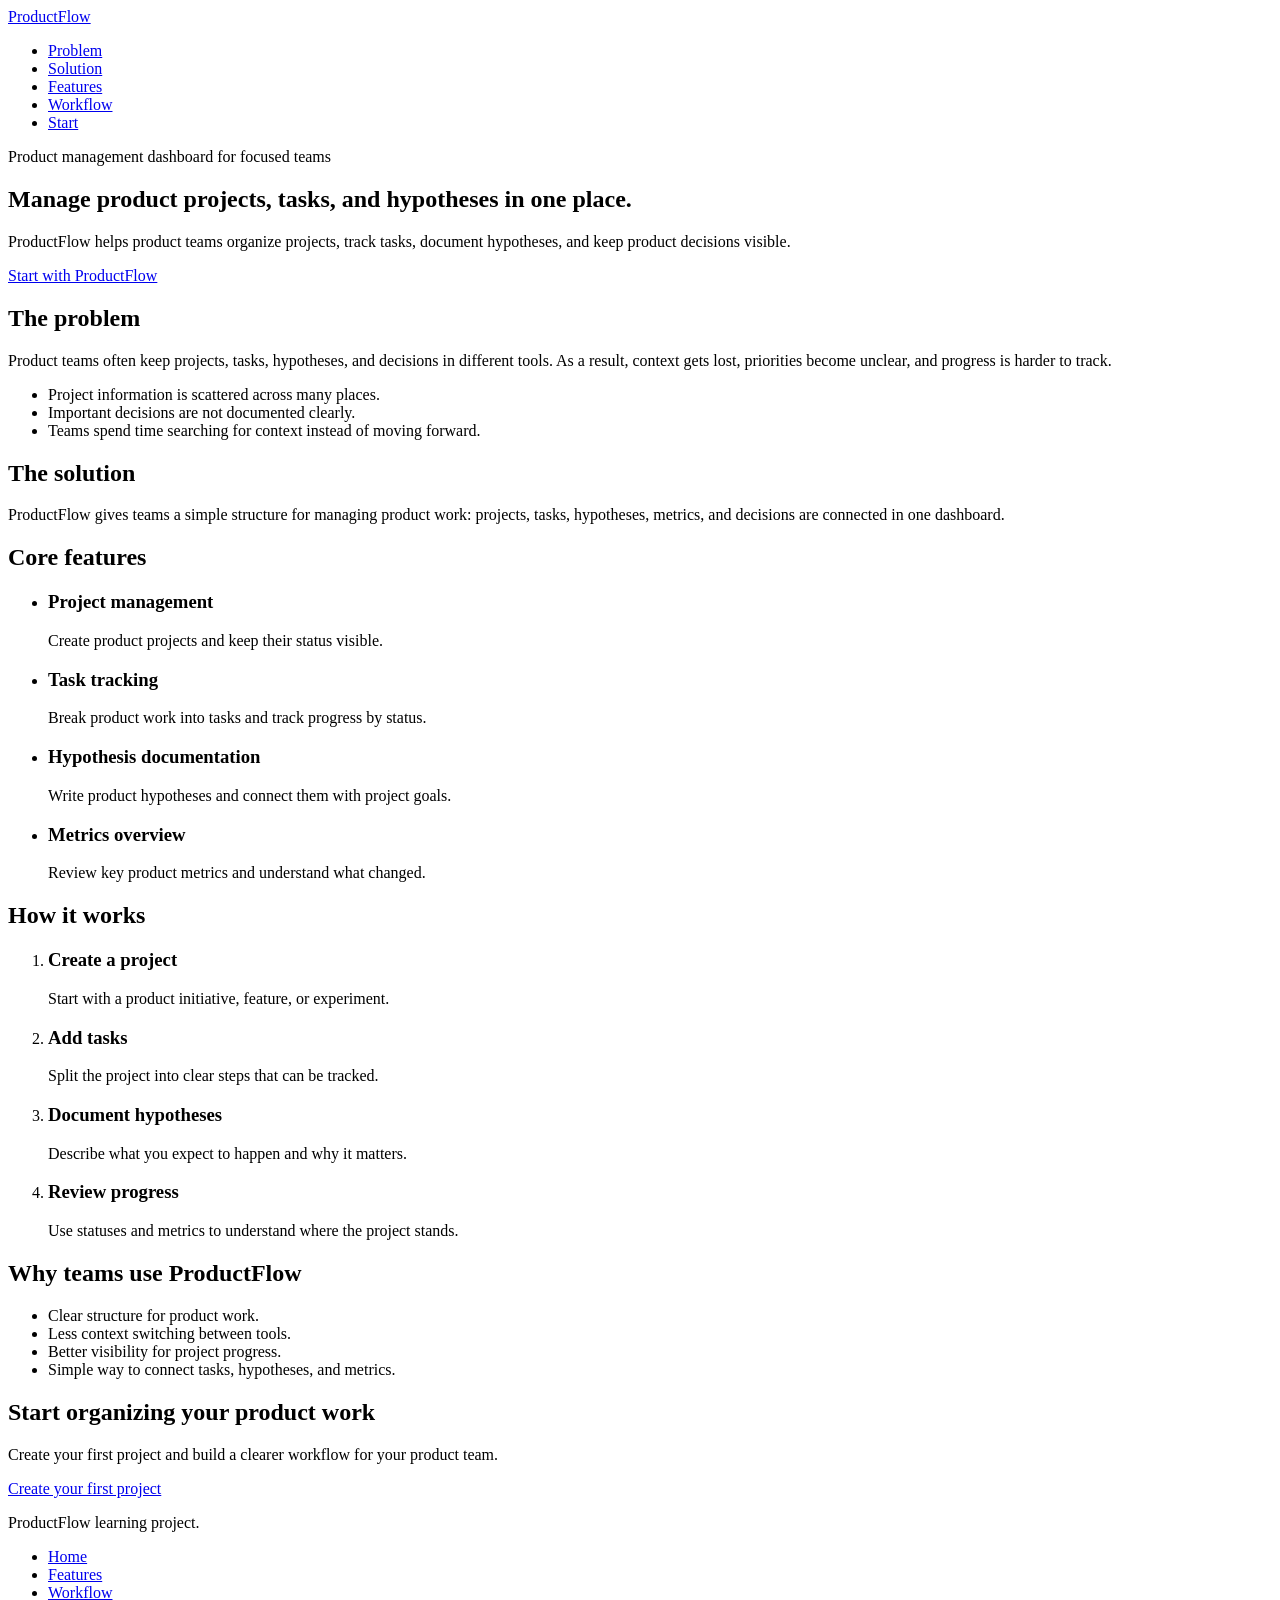
==== productflow-static/index.html @ 745c6e75 "complete day 2 landing page updates" ====
<!doctype html>
<html lang="en">
  <head>
    <meta charset="UTF-8" />
    <meta name="viewport" content="width=device-width, initial-scale=1.0" />
    <title>ProductFlow — Product Management Dashboard</title>
  </head>
  <body>
    <header>
      <nav aria-label="Main navigation">
        <a href="./index.html" aria-label="ProductFlow home">ProductFlow</a>
        <ul>
          <li><a href="#problem">Problem</a></li>
          <li><a href="#solution">Solution</a></li>
          <li><a href="#features">Features</a></li>
          <li><a href="#workflow">Workflow</a></li>
          <li><a href="#cta">Start</a></li>
        </ul>
      </nav>
    </header>
    <main>
      <section aria-labelledby="hero-title">
        <p>Product management dashboard for focused teams</p>
        <h1 id="hero-title">
          Manage product projects, tasks, and hypotheses in one place.
        </h1>
        <p>
          ProductFlow helps product teams organize projects, track tasks,
          document hypotheses, and keep product decisions visible.
        </p>
        <a href="#cta">Start with ProductFlow</a>
      </section>
      <section id="problem" aria-labelledby="problem-title">
        <h2 id="problem-title">The problem</h2>
        <p>
          Product teams often keep projects, tasks, hypotheses, and decisions in
          different tools. As a result, context gets lost, priorities become
          unclear, and progress is harder to track.
        </p>
        <ul>
          <li>Project information is scattered across many places.</li>
          <li>Important decisions are not documented clearly.</li>
          <li>
            Teams spend time searching for context instead of moving forward.
          </li>
        </ul>
      </section>
      <section id="solution" aria-labelledby="solution-title">
        <h2 id="solution-title">The solution</h2>
        <p>
          ProductFlow gives teams a simple structure for managing product work:
          projects, tasks, hypotheses, metrics, and decisions are connected in
          one dashboard.
        </p>
      </section>
      <section id="features" aria-labelledby="features-title">
        <h2 id="features-title">Core features</h2>
        <ul>
          <li>
            <h3>Project management</h3>
            <p>Create product projects and keep their status visible.</p>
          </li>
          <li>
            <h3>Task tracking</h3>
            <p>Break product work into tasks and track progress by status.</p>
          </li>
          <li>
            <h3>Hypothesis documentation</h3>
            <p>Write product hypotheses and connect them with project goals.</p>
          </li>
          <li>
            <h3>Metrics overview</h3>
            <p>Review key product metrics and understand what changed.</p>
          </li>
        </ul>
      </section>
      <section id="workflow" aria-labelledby="workflow-title">
        <h2 id="workflow-title">How it works</h2>
        <ol>
          <li>
            <h3>Create a project</h3>
            <p>Start with a product initiative, feature, or experiment.</p>
          </li>
          <li>
            <h3>Add tasks</h3>
            <p>Split the project into clear steps that can be tracked.</p>
          </li>
          <li>
            <h3>Document hypotheses</h3>
            <p>Describe what you expect to happen and why it matters.</p>
          </li>
          <li>
            <h3>Review progress</h3>
            <p>
              Use statuses and metrics to understand where the project stands.
            </p>
          </li>
        </ol>
      </section>
      <section id="benefits" aria-labelledby="benefits-title">
        <h2 id="benefits-title">Why teams use ProductFlow</h2>
        <ul>
          <li>Clear structure for product work.</li>
          <li>Less context switching between tools.</li>
          <li>Better visibility for project progress.</li>
          <li>Simple way to connect tasks, hypotheses, and metrics.</li>
        </ul>
      </section>
      <section id="cta" aria-labelledby="cta-title">
        <h2 id="cta-title">Start organizing your product work</h2>
        <p>
          Create your first project and build a clearer workflow for your
          product team.
        </p>
        <a href="./create-project.html">Create your first project</a>
      </section>
    </main>
    <footer>
      <p>ProductFlow learning project.</p>
      <nav aria-label="Footer navigation">
        <ul>
          <li><a href="./index.html">Home</a></li>
          <li><a href="#features">Features</a></li>
          <li><a href="#workflow">Workflow</a></li>
        </ul>
      </nav>
    </footer>
  </body>
</html>
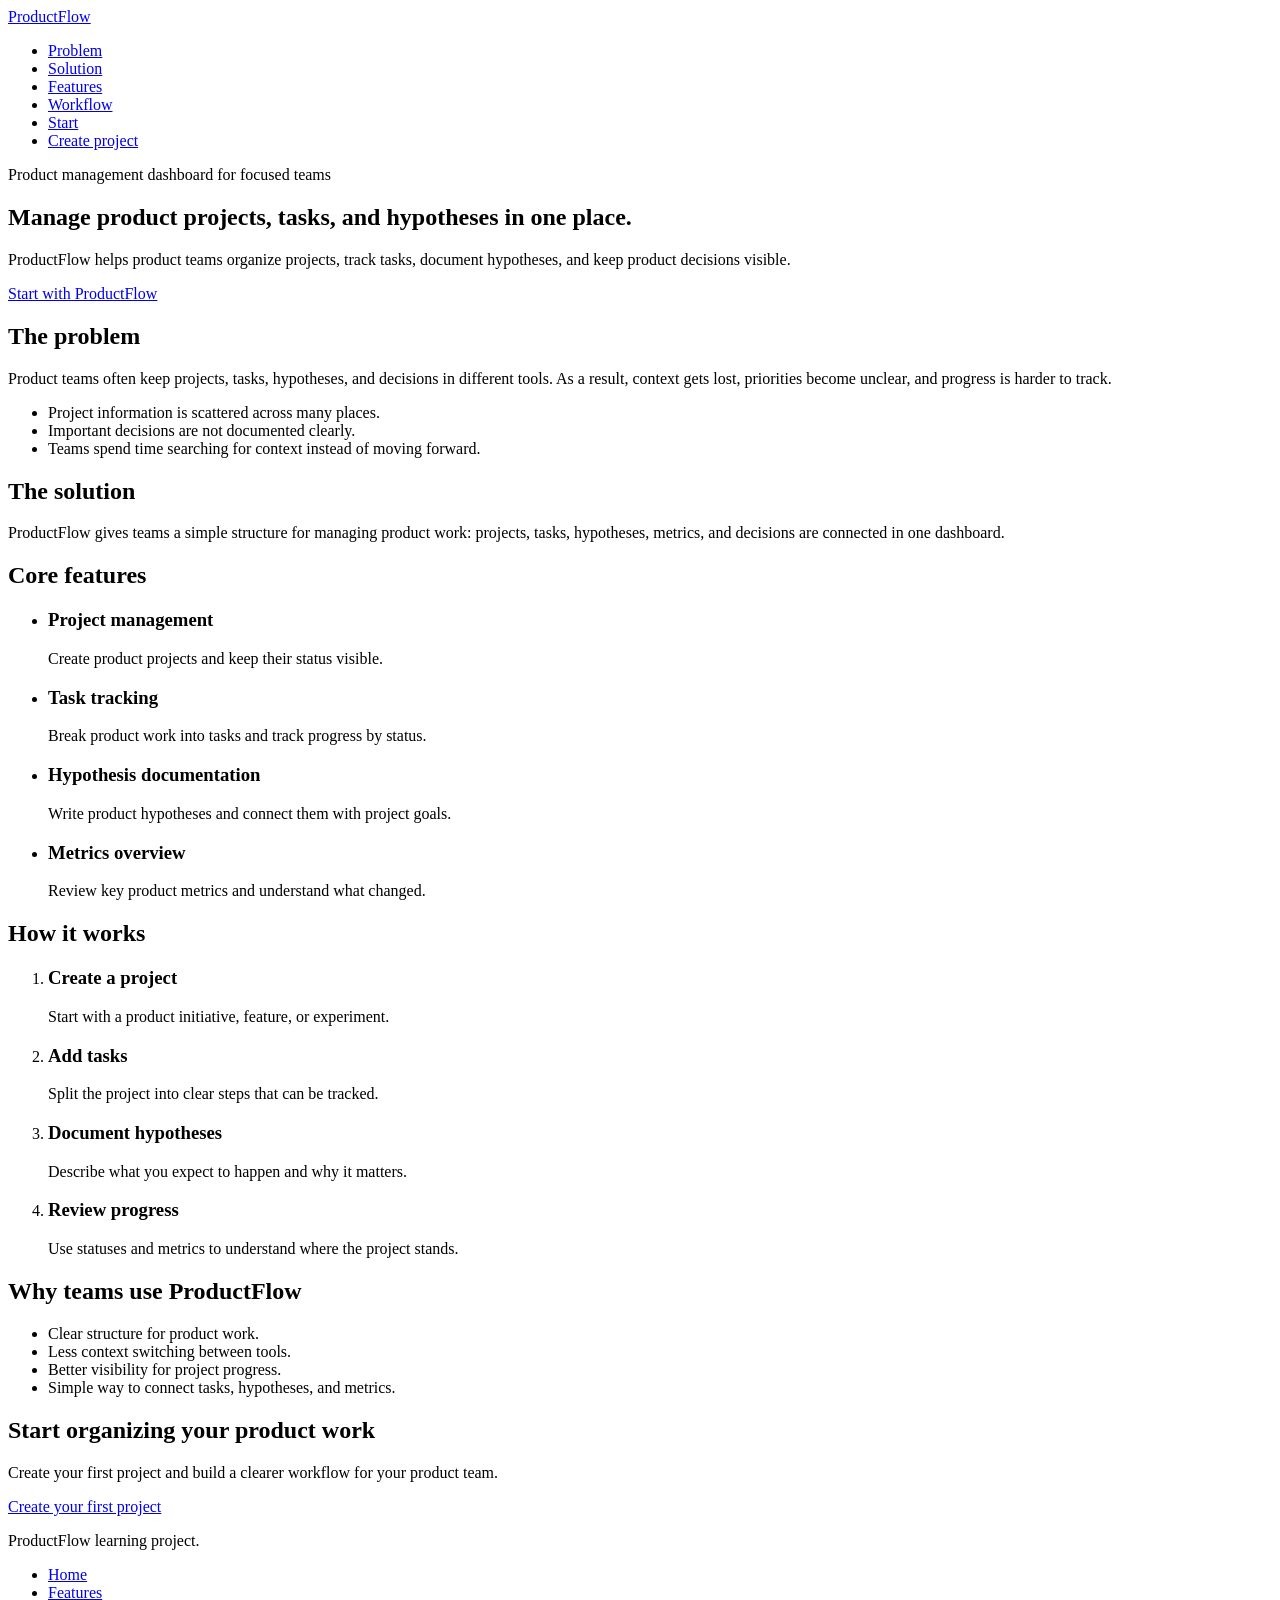
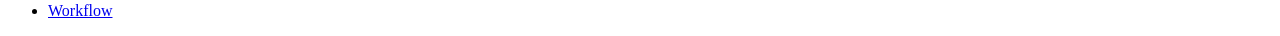
==== commit 4c36bff4: "add create project form page" ====
--- a/productflow-static/index.html
+++ b/productflow-static/index.html
@@ -15,6 +15,7 @@
           <li><a href="#features">Features</a></li>
           <li><a href="#workflow">Workflow</a></li>
           <li><a href="#cta">Start</a></li>
+          <li><a href="./create-project.html">Create project</a></li>
         </ul>
       </nav>
     </header>
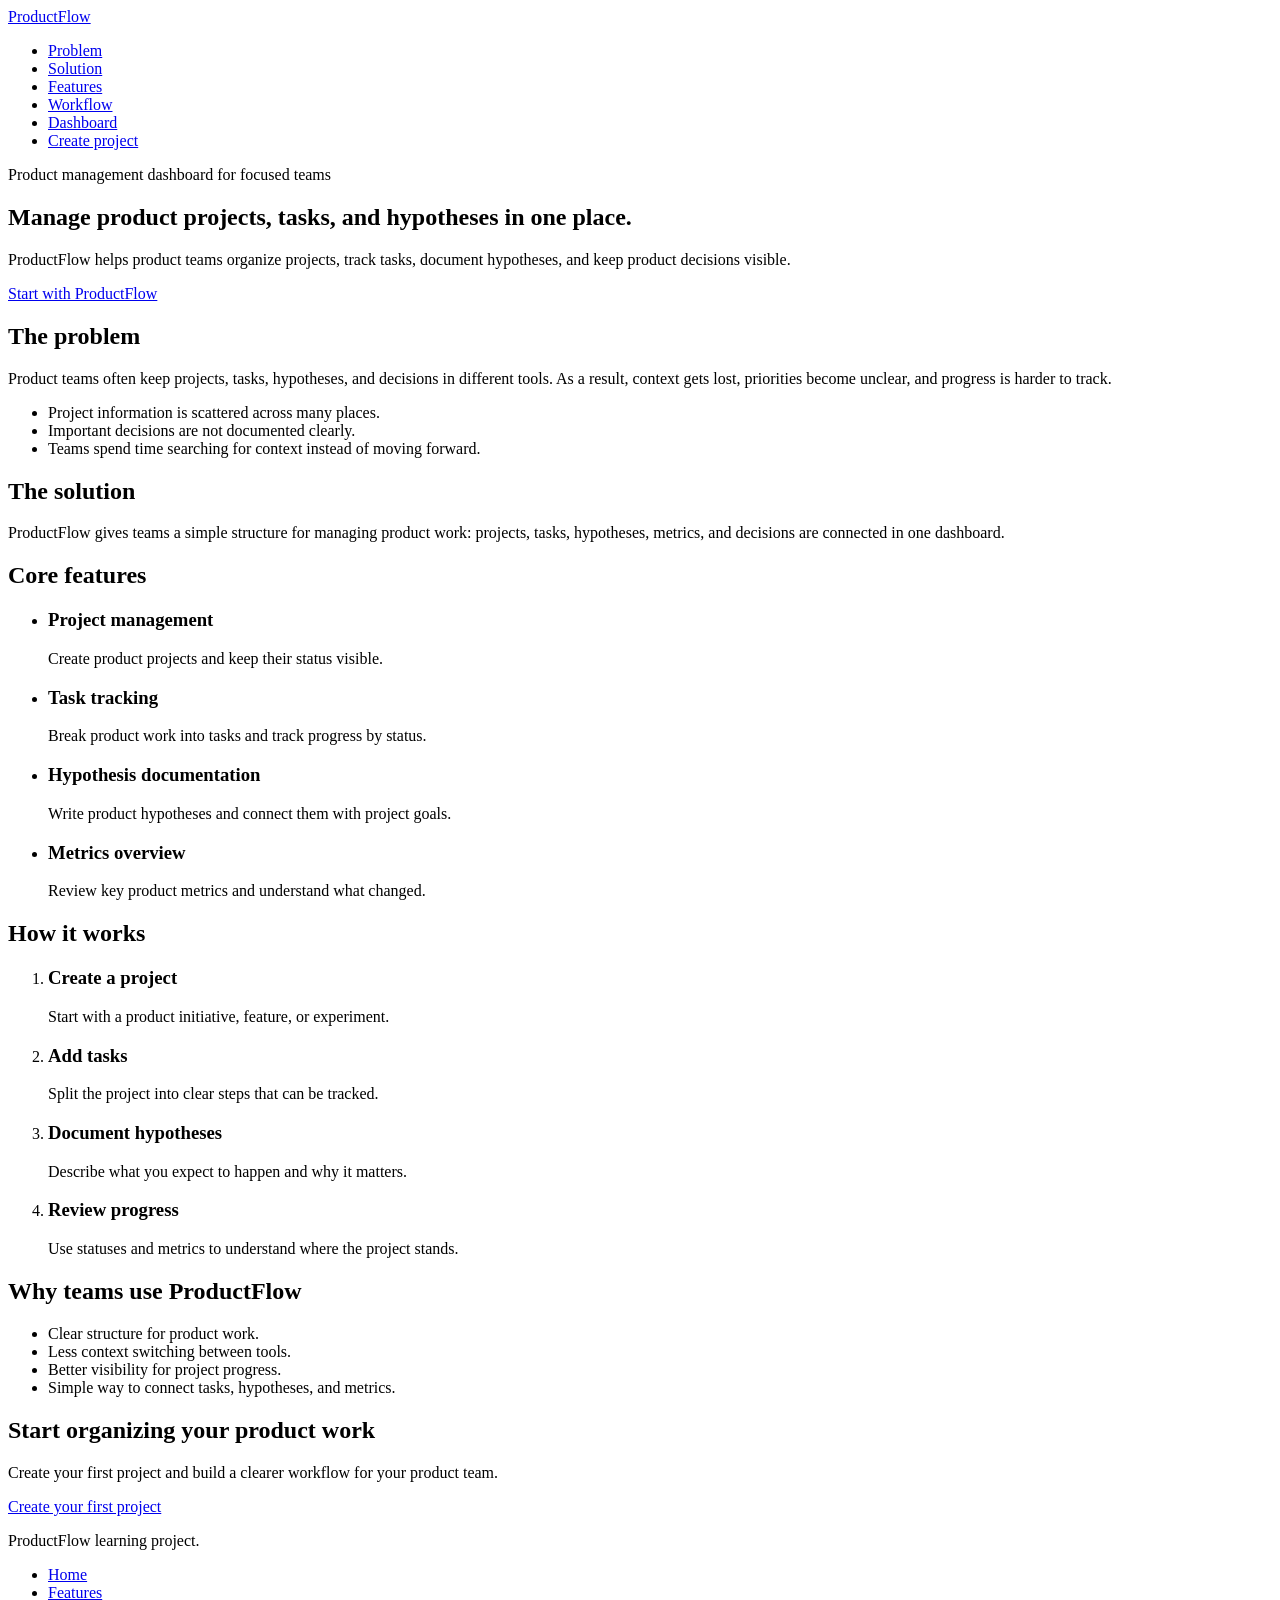
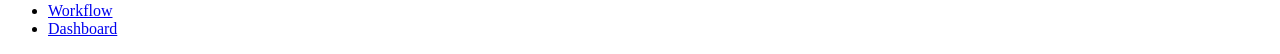
==== commit e81a8310: "add dashboard skeleton page" ====
--- a/productflow-static/index.html
+++ b/productflow-static/index.html
@@ -14,7 +14,7 @@
           <li><a href="#solution">Solution</a></li>
           <li><a href="#features">Features</a></li>
           <li><a href="#workflow">Workflow</a></li>
-          <li><a href="#cta">Start</a></li>
+          <li><a href="./dashboard.html">Dashboard</a></li>
           <li><a href="./create-project.html">Create project</a></li>
         </ul>
       </nav>
@@ -123,6 +123,7 @@
           <li><a href="./index.html">Home</a></li>
           <li><a href="#features">Features</a></li>
           <li><a href="#workflow">Workflow</a></li>
+          <li><a href="./dashboard.html">Dashboard</a></li>
         </ul>
       </nav>
     </footer>
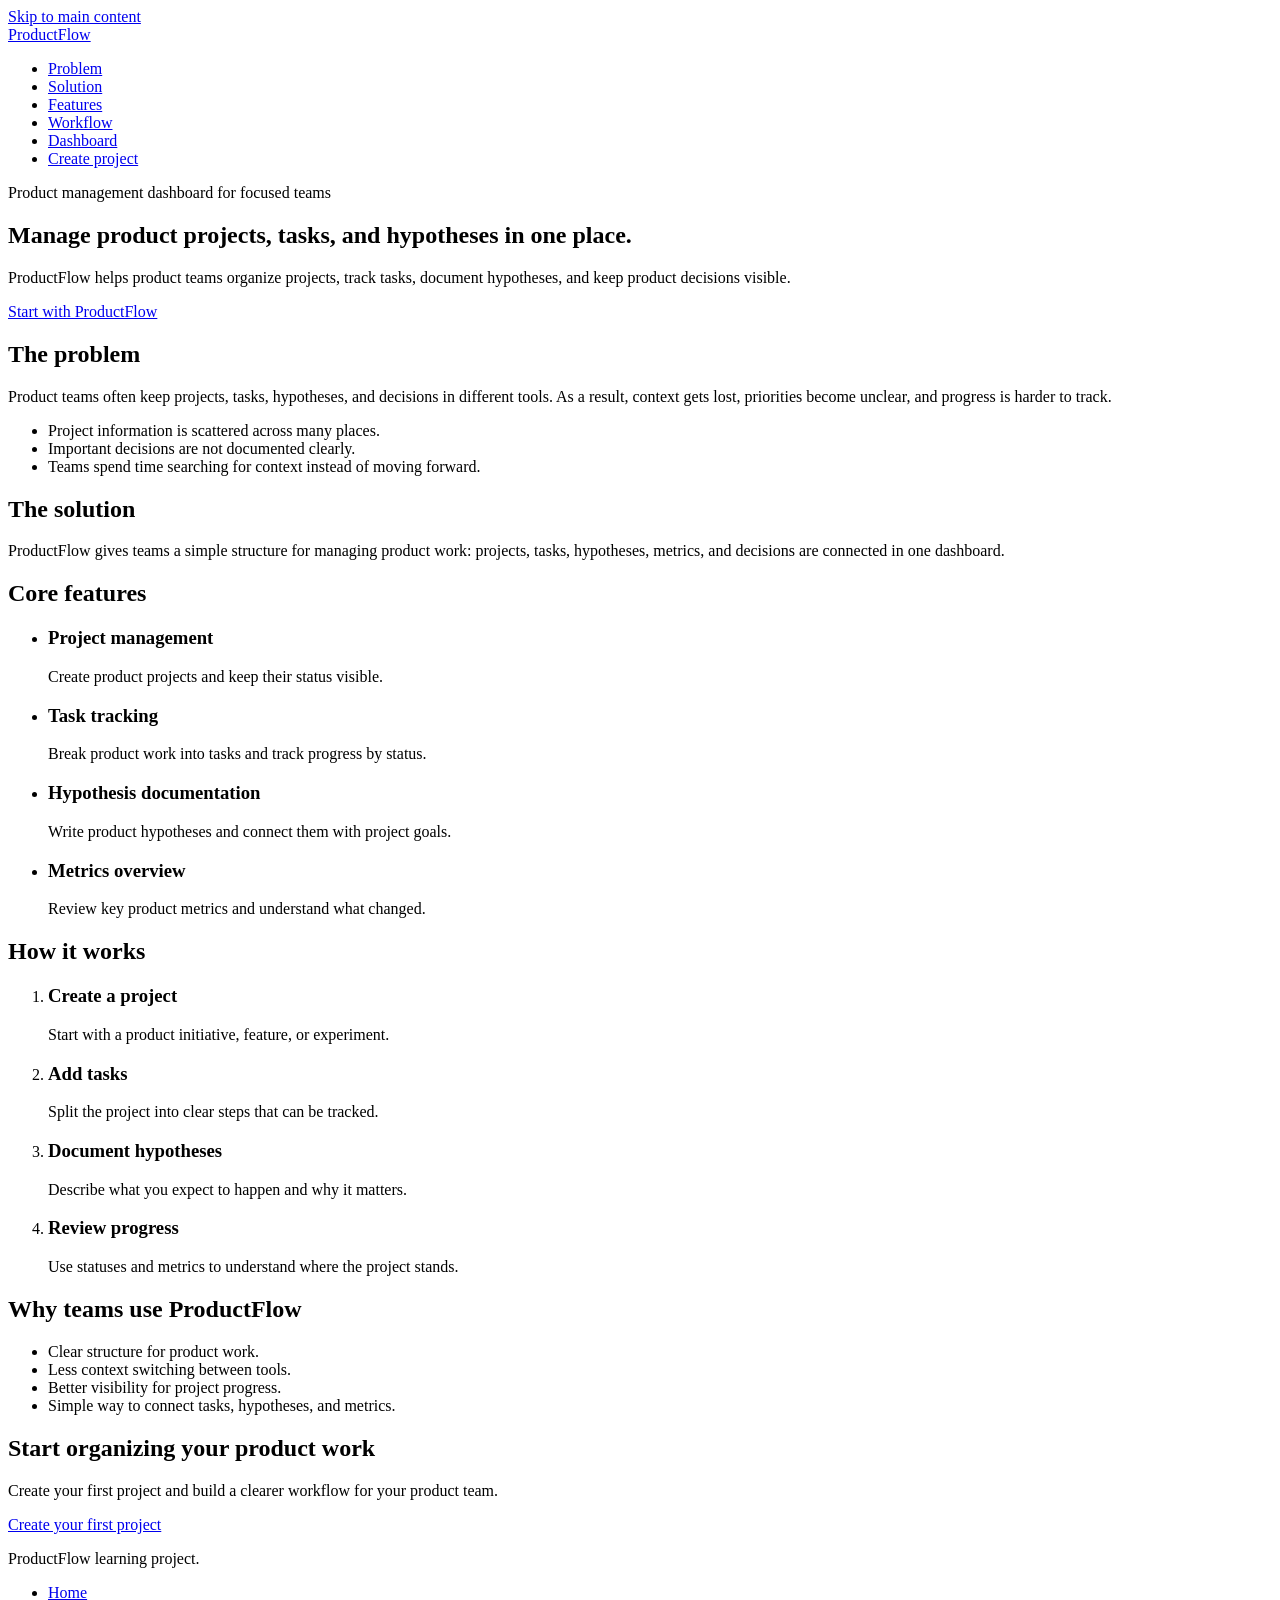
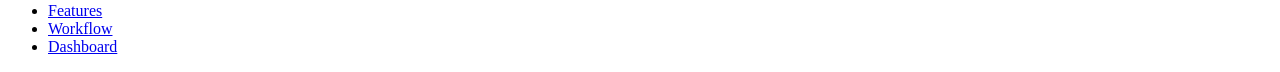
==== commit f440af87: "polish productflow project structure" ====
--- a/productflow-static/index.html
+++ b/productflow-static/index.html
@@ -6,9 +6,10 @@
     <title>ProductFlow — Product Management Dashboard</title>
   </head>
   <body>
+    <a href="#main-content">Skip to main content</a>
     <header>
       <nav aria-label="Main navigation">
-        <a href="./index.html" aria-label="ProductFlow home">ProductFlow</a>
+        <a href="./index.html" aria-current="page">ProductFlow</a>
         <ul>
           <li><a href="#problem">Problem</a></li>
           <li><a href="#solution">Solution</a></li>
@@ -19,7 +20,7 @@
         </ul>
       </nav>
     </header>
-    <main>
+    <main id="main-content">
       <section aria-labelledby="hero-title">
         <p>Product management dashboard for focused teams</p>
         <h1 id="hero-title">
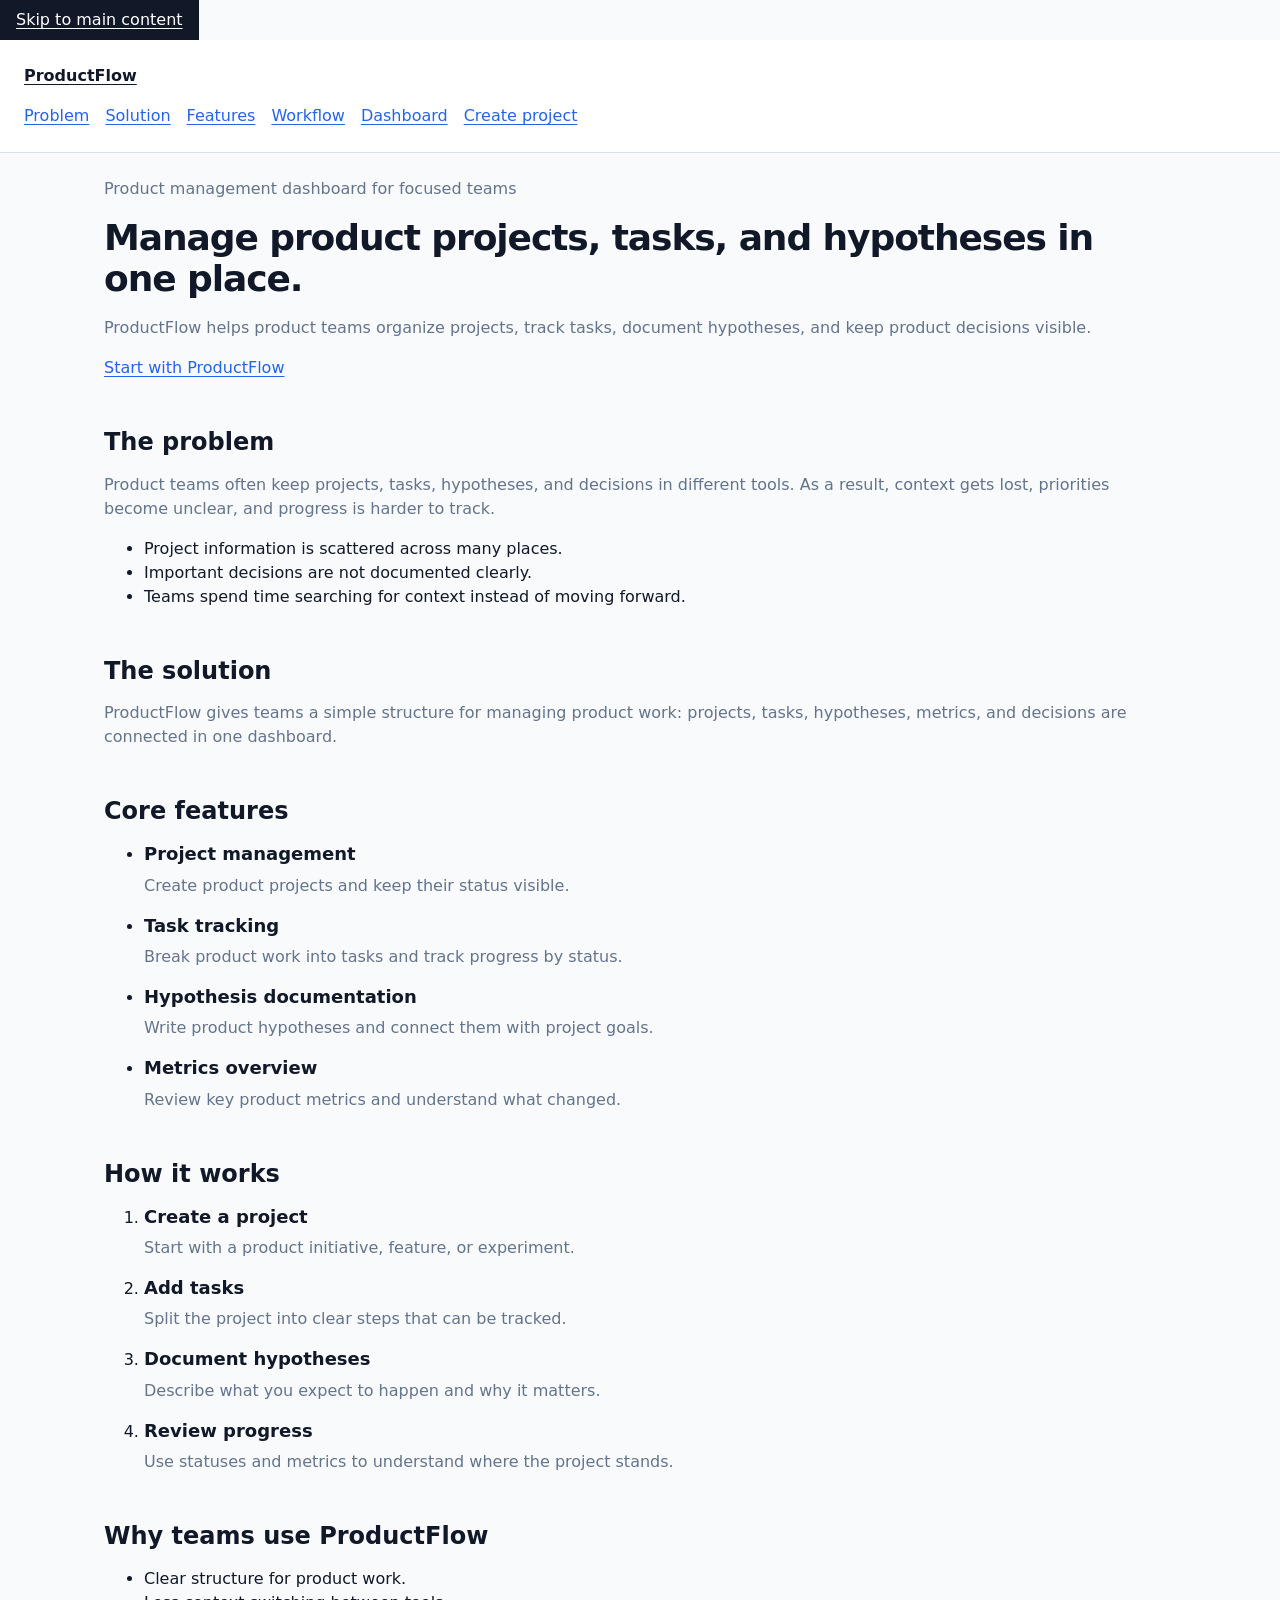
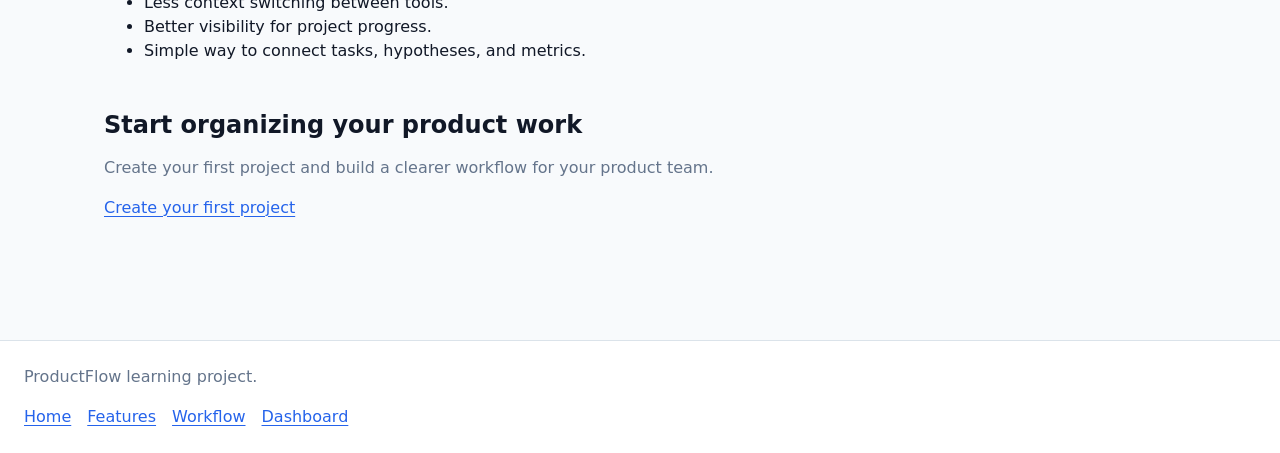
==== commit 6db82498: "add productflow css foundation" ====
--- a/productflow-static/index.html
+++ b/productflow-static/index.html
@@ -4,12 +4,15 @@
     <meta charset="UTF-8" />
     <meta name="viewport" content="width=device-width, initial-scale=1.0" />
     <title>ProductFlow — Product Management Dashboard</title>
+    <link rel="stylesheet" href="./styles/main.css" />
   </head>
   <body>
     <a href="#main-content">Skip to main content</a>
     <header>
       <nav aria-label="Main navigation">
-        <a href="./index.html" aria-current="page">ProductFlow</a>
+        <a href="./index.html" aria-label="ProductFlow home" aria-current="page"
+          >ProductFlow</a
+        >
         <ul>
           <li><a href="#problem">Problem</a></li>
           <li><a href="#solution">Solution</a></li>
--- a/productflow-static/styles/main.css
+++ b/productflow-static/styles/main.css
@@ -0,0 +1,302 @@
+/* ==============================
+   ProductFlow CSS Foundation
+   Version: v1.1
+   ============================== */
+
+/* Design tokens */
+:root {
+  --color-page: #f8fafc;
+  --color-surface: #ffffff;
+  --color-surface-muted: #f1f5f9;
+  --color-border: #dbe3ea;
+
+  --color-text: #111827;
+  --color-muted: #64748b;
+  --color-accent: #2563eb;
+  --color-accent-hover: #1d4ed8;
+  --color-danger: #b91c1c;
+
+  --font-family-base:
+    system-ui, -apple-system, BlinkMacSystemFont, "Segoe UI", sans-serif;
+
+  --space-xs: 4px;
+  --space-sm: 8px;
+  --space-md: 16px;
+  --space-lg: 24px;
+  --space-xl: 32px;
+  --space-2xl: 48px;
+
+  --radius-sm: 6px;
+  --radius-md: 10px;
+  --radius-lg: 16px;
+
+  --shadow-sm: 0 1px 2px rgba(15, 23, 42, 0.08);
+}
+
+/* Base reset */
+* {
+  box-sizing: border-box;
+}
+
+html {
+  font-size: 16px;
+}
+
+body {
+  margin: 0;
+  font-family: var(--font-family-base);
+  line-height: 1.5;
+  color: var(--color-text);
+  background: var(--color-page);
+}
+
+/* Base typography */
+h1,
+h2,
+h3,
+p {
+  margin-top: 0;
+}
+
+h1 {
+  margin-bottom: var(--space-md);
+  font-size: 2.25rem;
+  line-height: 1.15;
+  letter-spacing: -0.03em;
+}
+
+h2 {
+  margin-bottom: var(--space-md);
+  font-size: 1.5rem;
+  line-height: 1.2;
+}
+
+h3 {
+  margin-bottom: var(--space-sm);
+  font-size: 1.125rem;
+  line-height: 1.3;
+}
+
+p {
+  margin-bottom: var(--space-md);
+  color: var(--color-muted);
+}
+
+/* Links */
+a {
+  color: var(--color-accent);
+  text-decoration-thickness: 1px;
+  text-underline-offset: 3px;
+}
+
+a:hover {
+  color: var(--color-accent-hover);
+}
+
+a[aria-current="page"] {
+  font-weight: 700;
+  color: var(--color-text);
+}
+
+/* Layout primitives */
+body > header,
+body > footer {
+  background: var(--color-surface);
+  border-bottom: 1px solid var(--color-border);
+}
+
+body > footer {
+  margin-top: var(--space-2xl);
+  border-top: 1px solid var(--color-border);
+  border-bottom: 0;
+}
+
+header,
+main,
+aside,
+footer {
+  padding: var(--space-lg);
+}
+
+main,
+aside {
+  max-width: 1120px;
+  margin: 0 auto;
+}
+
+section {
+  margin-bottom: var(--space-2xl);
+}
+
+/* Navigation */
+nav ul {
+  display: flex;
+  flex-wrap: wrap;
+  gap: var(--space-sm) var(--space-md);
+  padding-left: 0;
+  margin: var(--space-md) 0 0;
+  list-style: none;
+}
+
+/* Skip link */
+body > a[href="#main-content"] {
+  display: inline-block;
+  padding: var(--space-sm) var(--space-md);
+  background: var(--color-text);
+  color: var(--color-surface);
+}
+
+body > a[href="#main-content"]:focus {
+  outline: 3px solid var(--color-accent);
+  outline-offset: 2px;
+}
+
+/* Cards */
+article {
+  padding: var(--space-lg);
+  margin-bottom: var(--space-md);
+  background: var(--color-surface);
+  border: 1px solid var(--color-border);
+  border-radius: var(--radius-lg);
+  box-shadow: var(--shadow-sm);
+}
+
+article ul {
+  margin-bottom: var(--space-md);
+}
+
+/* Stats */
+section[aria-labelledby="stats-title"] ul {
+  display: grid;
+  grid-template-columns: repeat(auto-fit, minmax(160px, 1fr));
+  gap: var(--space-md);
+  padding-left: 0;
+  list-style: none;
+}
+
+section[aria-labelledby="stats-title"] li {
+  padding: var(--space-lg);
+  background: var(--color-surface);
+  border: 1px solid var(--color-border);
+  border-radius: var(--radius-lg);
+}
+
+section[aria-labelledby="stats-title"] strong {
+  display: block;
+  margin-bottom: var(--space-xs);
+  font-size: 1.75rem;
+}
+
+/* Forms */
+form {
+  max-width: 760px;
+}
+
+fieldset {
+  margin: 0 0 var(--space-lg);
+  padding: var(--space-lg);
+  background: var(--color-surface);
+  border: 1px solid var(--color-border);
+  border-radius: var(--radius-lg);
+}
+
+legend {
+  padding: 0 var(--space-xs);
+  font-weight: 700;
+}
+
+label {
+  display: inline-block;
+  margin-bottom: var(--space-xs);
+  font-weight: 600;
+}
+
+input,
+select,
+textarea,
+button {
+  font: inherit;
+}
+
+input,
+select,
+textarea {
+  width: 100%;
+  max-width: 420px;
+  padding: var(--space-sm) var(--space-md);
+  color: var(--color-text);
+  background: var(--color-surface);
+  border: 1px solid var(--color-border);
+  border-radius: var(--radius-sm);
+}
+
+input[type="radio"],
+input[type="checkbox"] {
+  width: auto;
+  margin-right: var(--space-sm);
+}
+
+textarea {
+  min-height: 120px;
+  resize: vertical;
+}
+
+input:focus,
+select:focus,
+textarea:focus,
+button:focus,
+a:focus {
+  outline: 3px solid var(--color-accent);
+  outline-offset: 2px;
+}
+
+button {
+  padding: var(--space-sm) var(--space-md);
+  color: var(--color-surface);
+  cursor: pointer;
+  background: var(--color-accent);
+  border: 0;
+  border-radius: var(--radius-sm);
+}
+
+button:hover {
+  background: var(--color-accent-hover);
+}
+
+button[type="reset"] {
+  color: var(--color-text);
+  background: var(--color-surface-muted);
+}
+
+/* Form groups */
+form div {
+  margin-bottom: var(--space-md);
+}
+
+/* Empty state */
+#empty-state article {
+  background: var(--color-surface-muted);
+  border-style: dashed;
+}
+
+/* Responsive foundation */
+@media (max-width: 640px) {
+  header,
+  main,
+  aside,
+  footer {
+    padding: var(--space-md);
+  }
+
+  h1 {
+    font-size: 1.875rem;
+  }
+
+  nav ul {
+    display: block;
+  }
+
+  nav li {
+    margin-bottom: var(--space-sm);
+  }
+}
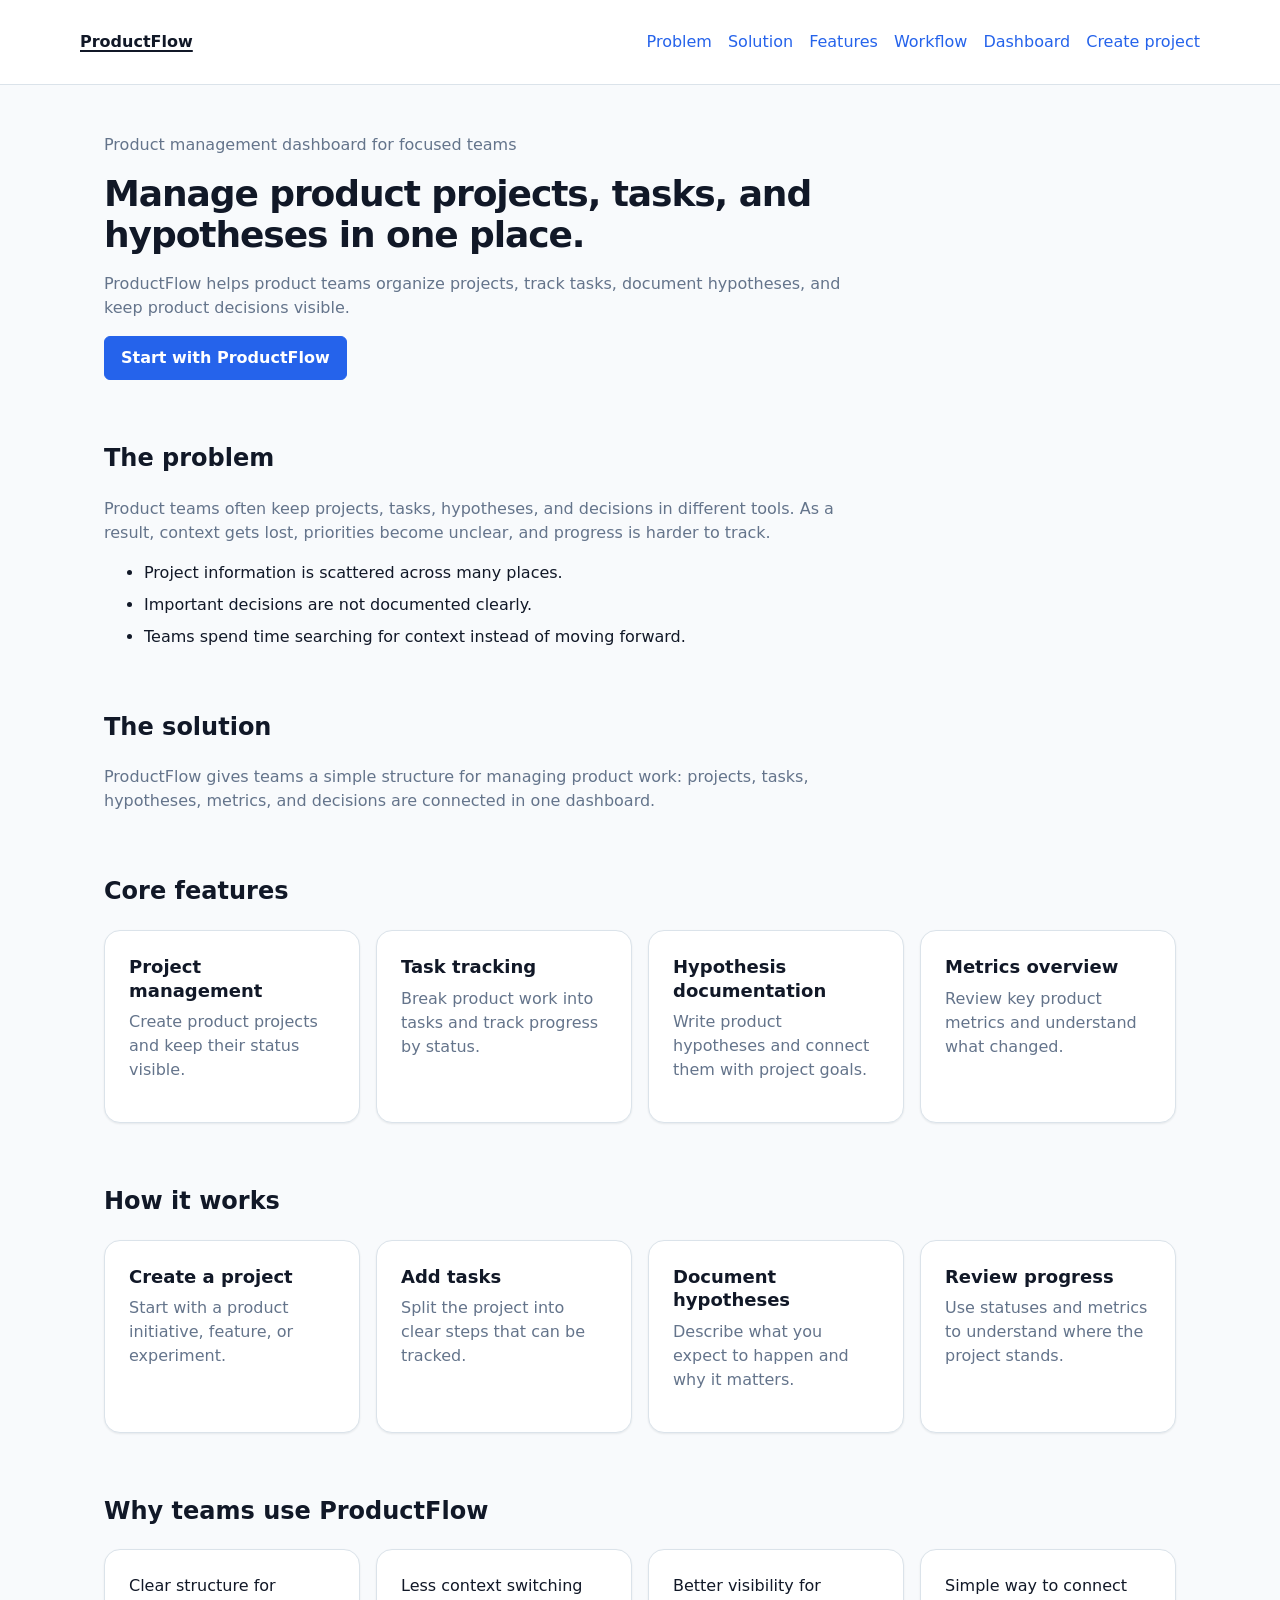
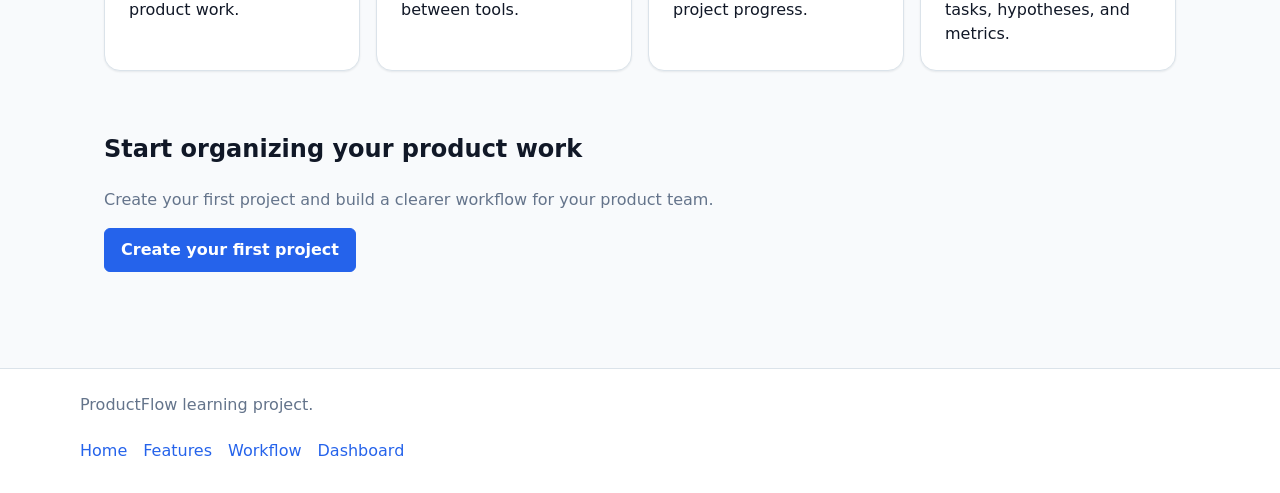
==== commit a5e66bba: "add productflow visual hierarchy and ui states" ====
--- a/productflow-static/index.html
+++ b/productflow-static/index.html
@@ -33,7 +33,7 @@
           ProductFlow helps product teams organize projects, track tasks,
           document hypotheses, and keep product decisions visible.
         </p>
-        <a href="#cta">Start with ProductFlow</a>
+        <a class="action-primary" href="#cta">Start with ProductFlow</a>
       </section>
       <section id="problem" aria-labelledby="problem-title">
         <h2 id="problem-title">The problem</h2>
@@ -117,7 +117,9 @@
           Create your first project and build a clearer workflow for your
           product team.
         </p>
-        <a href="./create-project.html">Create your first project</a>
+        <a class="action-primary" href="./create-project.html">
+          Create your first project
+        </a>
       </section>
     </main>
     <footer>
--- a/productflow-static/styles/main.css
+++ b/productflow-static/styles/main.css
@@ -1,9 +1,9 @@
 /* ==============================
    ProductFlow CSS Foundation
-   Version: v1.1
+   Version: v1.6
    ============================== */
 
-/* Design tokens */
+/* 1. Design tokens */
 :root {
   --color-page: #f8fafc;
   --color-surface: #ffffff;
@@ -25,15 +25,43 @@
   --space-lg: 24px;
   --space-xl: 32px;
   --space-2xl: 48px;
+  --space-3xl: 64px;
+  --space-4xl: 96px;
+
+  --container-width: 1120px;
+  --content-width: 760px;
+  --form-width: 760px;
+  --dashboard-sidebar-width: 240px;
+
+  --grid-card-min: 240px;
+  --grid-card-min-lg: 280px;
+
+  --section-gap: var(--space-3xl);
+  --card-gap: var(--space-md);
+  --nav-gap: var(--space-md);
+  --cluster-gap: var(--space-sm);
+  --actions-gap: var(--space-sm);
 
   --radius-sm: 6px;
   --radius-md: 10px;
   --radius-lg: 16px;
 
   --shadow-sm: 0 1px 2px rgba(15, 23, 42, 0.08);
-}
-
-/* Base reset */
+  --color-accent-soft: #dbeafe;
+  --color-accent-strong: #1e40af;
+
+  --color-hover-surface: #f8fafc;
+  --color-disabled-bg: #e2e8f0;
+  --color-disabled-text: #94a3b8;
+
+  --shadow-focus: 0 0 0 4px rgba(37, 99, 235, 0.2);
+  --shadow-card-hover: 0 8px 24px rgba(15, 23, 42, 0.08);
+
+  --transition-fast: 150ms ease;
+  --transition-base: 200ms ease;
+}
+
+/* 2. Reset and base */
 * {
   box-sizing: border-box;
 }
@@ -50,7 +78,14 @@
   background: var(--color-page);
 }
 
-/* Base typography */
+input,
+select,
+textarea,
+button {
+  font: inherit;
+}
+
+/* 3. Typography */
 h1,
 h2,
 h3,
@@ -66,7 +101,7 @@
 }
 
 h2 {
-  margin-bottom: var(--space-md);
+  margin-bottom: var(--space-lg);
   font-size: 1.5rem;
   line-height: 1.2;
 }
@@ -82,7 +117,16 @@
   color: var(--color-muted);
 }
 
-/* Links */
+h1,
+h2,
+h3,
+p,
+li,
+a {
+  overflow-wrap: break-word;
+}
+
+/* 4. Links and focus */
 a {
   color: var(--color-accent);
   text-decoration-thickness: 1px;
@@ -91,6 +135,7 @@
 
 a:hover {
   color: var(--color-accent-hover);
+  text-decoration-thickness: 2px;
 }
 
 a[aria-current="page"] {
@@ -98,7 +143,114 @@
   color: var(--color-text);
 }
 
-/* Layout primitives */
+:focus {
+  outline: none;
+}
+
+a:focus-visible,
+button:focus-visible,
+input:focus-visible,
+select:focus-visible,
+textarea:focus-visible {
+  outline: 3px solid var(--color-accent);
+  outline-offset: 3px;
+  box-shadow: var(--shadow-focus);
+}
+
+a {
+  transition:
+    color var(--transition-fast),
+    text-decoration-color var(--transition-fast);
+}
+
+article > a:not(.action-primary):hover {
+  color: var(--color-accent-strong);
+}
+
+/* Skip link */
+body > a[href="#main-content"] {
+  position: absolute;
+  top: var(--space-md);
+  left: var(--space-md);
+  z-index: 100;
+  display: inline-block;
+  padding: var(--space-sm) var(--space-md);
+  color: var(--color-surface);
+  background: var(--color-text);
+  border-radius: var(--radius-sm);
+  transform: translateY(-200%);
+}
+
+body > a[href="#main-content"]:focus {
+  transform: translateY(0);
+}
+
+/* UI actions */
+button,
+.action-primary,
+.action-secondary {
+  display: inline-flex;
+  align-items: center;
+  justify-content: center;
+  min-height: 44px;
+  padding: var(--space-sm) var(--space-md);
+  font-weight: 600;
+  line-height: 1;
+  text-decoration: none;
+  cursor: pointer;
+  border: 1px solid transparent;
+  border-radius: var(--radius-sm);
+  transition:
+    color var(--transition-fast),
+    background-color var(--transition-fast),
+    border-color var(--transition-fast),
+    box-shadow var(--transition-fast),
+    transform var(--transition-fast);
+}
+
+/* Primary action */
+button[type="submit"],
+.action-primary {
+  color: var(--color-surface);
+  background: var(--color-accent);
+  border-color: var(--color-accent);
+}
+
+button[type="submit"]:hover,
+.action-primary:hover {
+  color: var(--color-surface);
+  background: var(--color-accent-hover);
+  border-color: var(--color-accent-hover);
+}
+
+button[type="submit"]:active,
+.action-primary:active {
+  background: var(--color-accent-strong);
+  transform: translateY(1px);
+}
+
+/* Secondary action */
+button[type="reset"],
+.action-secondary {
+  color: var(--color-text);
+  background: var(--color-surface);
+  border-color: var(--color-border);
+}
+
+button[type="reset"]:hover,
+.action-secondary:hover {
+  color: var(--color-text);
+  background: var(--color-hover-surface);
+  border-color: var(--color-muted);
+}
+
+button[type="reset"]:active,
+.action-secondary:active {
+  background: var(--color-surface-muted);
+  transform: translateY(1px);
+}
+
+/* 5. Layout */
 body > header,
 body > footer {
   background: var(--color-surface);
@@ -120,86 +272,173 @@
 
 main,
 aside {
-  max-width: 1120px;
-  margin: 0 auto;
+  width: min(calc(100% - 32px), var(--container-width));
+  margin-inline: auto;
+}
+
+main {
+  padding-block: var(--space-2xl);
+}
+
+body > header,
+body > footer {
+  padding-inline: var(--space-lg);
+}
+
+body > header > nav,
+body > footer > nav,
+body > footer > p {
+  width: min(calc(100% - 32px), var(--container-width));
+  margin-inline: auto;
 }
 
 section {
-  margin-bottom: var(--space-2xl);
-}
-
-/* Navigation */
+  margin-bottom: var(--section-gap);
+}
+
+section:last-child {
+  margin-bottom: 0;
+}
+
+main > section:first-child,
+main > section > p,
+main > section > ul,
+main > section > ol,
+article p {
+  max-width: var(--content-width);
+}
+
+section > p:last-child,
+article > p:last-child,
+article > *:last-child {
+  margin-bottom: 0;
+}
+
+/* 6. Navigation */
 nav ul {
   display: flex;
   flex-wrap: wrap;
-  gap: var(--space-sm) var(--space-md);
+  gap: var(--space-sm) var(--nav-gap);
   padding-left: 0;
-  margin: var(--space-md) 0 0;
+  margin: 0;
   list-style: none;
 }
 
-/* Skip link */
-body > a[href="#main-content"] {
-  display: inline-block;
-  padding: var(--space-sm) var(--space-md);
-  background: var(--color-text);
-  color: var(--color-surface);
-}
-
-body > a[href="#main-content"]:focus {
-  outline: 3px solid var(--color-accent);
-  outline-offset: 2px;
-}
-
-/* Cards */
+nav li,
+nav li + li {
+  margin-top: 0;
+}
+
+body > header > nav {
+  display: flex;
+  align-items: center;
+  justify-content: space-between;
+  gap: var(--nav-gap);
+}
+
+body > header > nav > a {
+  flex-shrink: 0;
+  font-weight: 700;
+  color: var(--color-text);
+}
+
+aside nav ul {
+  align-items: center;
+}
+
+body > footer {
+  display: block;
+}
+
+body > footer > p {
+  margin-bottom: var(--space-md);
+}
+
+nav a {
+  display: inline-flex;
+  align-items: center;
+  min-height: 36px;
+  text-decoration-color: transparent;
+}
+
+nav a:hover {
+  text-decoration-color: currentColor;
+}
+
+nav a[aria-current="page"] {
+  color: var(--color-text);
+  text-decoration-color: currentColor;
+  text-decoration-thickness: 2px;
+}
+
+/* 7. Cards */
 article {
+  min-width: 0;
   padding: var(--space-lg);
-  margin-bottom: var(--space-md);
+  margin-bottom: var(--card-gap);
   background: var(--color-surface);
   border: 1px solid var(--color-border);
   border-radius: var(--radius-lg);
   box-shadow: var(--shadow-sm);
 }
 
+article h3 {
+  margin-bottom: var(--space-sm);
+}
+
 article ul {
   margin-bottom: var(--space-md);
 }
 
-/* Stats */
-section[aria-labelledby="stats-title"] ul {
-  display: grid;
-  grid-template-columns: repeat(auto-fit, minmax(160px, 1fr));
-  gap: var(--space-md);
-  padding-left: 0;
-  list-style: none;
-}
-
-section[aria-labelledby="stats-title"] li {
+article {
+  transition:
+    border-color var(--transition-base),
+    box-shadow var(--transition-base),
+    transform var(--transition-base);
+}
+
+article:hover {
+  border-color: #cbd5e1;
+  box-shadow: var(--shadow-card-hover);
+  transform: translateY(-2px);
+}
+
+#empty-state article:hover {
+  border-color: var(--color-border);
+  box-shadow: var(--shadow-sm);
+  transform: none;
+}
+
+/* Content list rhythm */
+ul,
+ol {
+  margin-top: 0;
+}
+
+main section > ul,
+main section > ol {
+  margin-bottom: var(--space-md);
+}
+
+main section > ul li + li,
+main section > ol li + li {
+  margin-top: var(--space-sm);
+}
+
+/* 8. Forms */
+form {
+  max-width: var(--form-width);
+}
+
+fieldset {
+  min-width: 0;
+  margin: 0 0 var(--space-xl);
   padding: var(--space-lg);
   background: var(--color-surface);
   border: 1px solid var(--color-border);
   border-radius: var(--radius-lg);
 }
 
-section[aria-labelledby="stats-title"] strong {
-  display: block;
-  margin-bottom: var(--space-xs);
-  font-size: 1.75rem;
-}
-
-/* Forms */
-form {
-  max-width: 760px;
-}
-
-fieldset {
-  margin: 0 0 var(--space-lg);
-  padding: var(--space-lg);
-  background: var(--color-surface);
-  border: 1px solid var(--color-border);
-  border-radius: var(--radius-lg);
-}
-
 legend {
   padding: 0 var(--space-xs);
   font-weight: 700;
@@ -211,43 +450,41 @@
   font-weight: 600;
 }
 
-input,
-select,
-textarea,
-button {
-  font: inherit;
+form div {
+  display: block;
+  margin-bottom: var(--space-md);
+}
+
+fieldset > div {
+  margin-bottom: var(--space-lg);
+}
+
+fieldset > div:last-child {
+  margin-bottom: 0;
+}
+
+form div > label {
+  display: block;
 }
 
 input,
 select,
 textarea {
+  display: block;
   width: 100%;
-  max-width: 420px;
+  max-width: 480px;
   padding: var(--space-sm) var(--space-md);
+  margin-top: var(--space-xs);
   color: var(--color-text);
   background: var(--color-surface);
   border: 1px solid var(--color-border);
   border-radius: var(--radius-sm);
 }
 
-input[type="radio"],
-input[type="checkbox"] {
-  width: auto;
-  margin-right: var(--space-sm);
-}
-
 textarea {
+  max-width: 560px;
   min-height: 120px;
   resize: vertical;
-}
-
-input:focus,
-select:focus,
-textarea:focus,
-button:focus,
-a:focus {
-  outline: 3px solid var(--color-accent);
-  outline-offset: 2px;
 }
 
 button {
@@ -259,27 +496,227 @@
   border-radius: var(--radius-sm);
 }
 
-button:hover {
-  background: var(--color-accent-hover);
-}
-
-button[type="reset"] {
-  color: var(--color-text);
-  background: var(--color-surface-muted);
-}
-
-/* Form groups */
-form div {
-  margin-bottom: var(--space-md);
-}
-
-/* Empty state */
+/* Form actions */
+form > div:last-child {
+  display: flex;
+  flex-wrap: wrap;
+  align-items: center;
+  gap: var(--actions-gap);
+  margin-top: var(--space-xl);
+}
+
+form button,
+form a {
+  margin-right: 0;
+}
+
+input,
+select,
+textarea {
+  transition:
+    border-color var(--transition-fast),
+    box-shadow var(--transition-fast),
+    background-color var(--transition-fast);
+}
+
+input:hover,
+select:hover,
+textarea:hover {
+  border-color: #94a3b8;
+}
+
+input:focus-visible,
+select:focus-visible,
+textarea:focus-visible {
+  border-color: var(--color-accent);
+}
+
+button:disabled,
+input:disabled,
+select:disabled,
+textarea:disabled {
+  color: var(--color-disabled-text);
+  cursor: not-allowed;
+  background: var(--color-disabled-bg);
+  border-color: var(--color-border);
+  box-shadow: none;
+  opacity: 1;
+}
+
+button:disabled:hover {
+  transform: none;
+}
+
+/* Choice controls */
+input[type="radio"],
+input[type="checkbox"] {
+  display: inline;
+  width: auto;
+  margin: 0;
+}
+
+input[type="radio"] + label,
+input[type="checkbox"] + label {
+  display: inline;
+}
+
+fieldset div:has(input[type="radio"]),
+fieldset div:has(input[type="checkbox"]) {
+  display: flex;
+  align-items: center;
+  gap: var(--space-sm);
+}
+
+fieldset div:has(input[type="radio"]) label,
+fieldset div:has(input[type="checkbox"]) label {
+  margin-bottom: 0;
+}
+
+fieldset div:has(input[type="radio"]) input,
+fieldset div:has(input[type="checkbox"]) input {
+  margin: 0;
+}
+
+/* 9. Landing page */
+#features ul,
+#workflow ol,
+#benefits ul {
+  display: grid;
+  grid-template-columns: repeat(auto-fit, minmax(var(--grid-card-min), 1fr));
+  gap: var(--space-md);
+  max-width: none;
+  padding-left: 0;
+  list-style: none;
+}
+
+#features li,
+#workflow li,
+#benefits li {
+  margin-top: 0;
+  padding: var(--space-lg);
+  background: var(--color-surface);
+  border: 1px solid var(--color-border);
+  border-radius: var(--radius-lg);
+  box-shadow: var(--shadow-sm);
+}
+
+#features li + li,
+#workflow li + li,
+#benefits li + li {
+  margin-top: 0;
+}
+
+/* 10. Dashboard */
+.dashboard-layout {
+  width: min(calc(100% - 32px), var(--container-width));
+  margin-inline: auto;
+  display: grid;
+  grid-template-columns: var(--dashboard-sidebar-width) minmax(0, 1fr);
+  gap: var(--space-xl);
+  padding-block: var(--space-2xl);
+}
+
+.dashboard-layout > aside,
+.dashboard-layout > main {
+  width: auto;
+  max-width: none;
+  padding: 0;
+  margin: 0;
+}
+
+/* Stats grid */
+section[aria-labelledby="stats-title"] ul {
+  display: grid;
+  grid-template-columns: repeat(auto-fit, minmax(160px, 1fr));
+  gap: var(--space-md);
+  padding-left: 0;
+  margin-bottom: 0;
+  list-style: none;
+}
+
+section[aria-labelledby="stats-title"] li,
+section[aria-labelledby="stats-title"] li + li {
+  margin-top: 0;
+}
+
+section[aria-labelledby="stats-title"] li {
+  padding: var(--space-lg);
+  background: var(--color-surface);
+  border: 1px solid var(--color-border);
+  border-radius: var(--radius-lg);
+}
+
+section[aria-labelledby="stats-title"] strong {
+  display: block;
+  margin-bottom: var(--space-xs);
+  font-size: 1.75rem;
+}
+
+/* Project cards grid */
+#projects {
+  max-width: none;
+}
+
+#projects article {
+  max-width: none;
+}
+
+#projects article ul {
+  display: flex;
+  flex-wrap: wrap;
+  gap: var(--space-sm) var(--space-lg);
+  padding-left: 0;
+  list-style: none;
+}
+
+#projects article li,
+#projects article li + li {
+  margin-top: 0;
+}
+
+/* Tasks grid */
+#tasks ul {
+  display: grid;
+  grid-template-columns: repeat(auto-fit, minmax(var(--grid-card-min-lg), 1fr));
+  gap: var(--space-md);
+  padding-left: 0;
+  list-style: none;
+}
+
+#tasks li,
+#tasks li + li {
+  margin-top: 0;
+}
+
+#tasks article {
+  height: 100%;
+  max-width: none;
+}
+
 #empty-state article {
   background: var(--color-surface-muted);
   border-style: dashed;
 }
 
-/* Responsive foundation */
+@media (min-width: 900px) {
+  #projects {
+    display: grid;
+    grid-template-columns: repeat(2, minmax(0, 1fr));
+    gap: var(--space-md);
+  }
+
+  #projects > h2 {
+    grid-column: 1 / -1;
+  }
+}
+
+/* 11. Responsive */
+@media (max-width: 900px) {
+  .dashboard-layout {
+    grid-template-columns: 1fr;
+  }
+}
+
 @media (max-width: 640px) {
   header,
   main,
@@ -292,11 +729,67 @@
     font-size: 1.875rem;
   }
 
-  nav ul {
+  body > header > nav {
+    align-items: flex-start;
+    flex-direction: column;
+  }
+
+  body > header nav ul,
+  body > footer nav ul,
+  aside nav ul,
+  form > div:last-child {
+    display: flex;
+    align-items: flex-start;
+    flex-direction: column;
+  }
+
+  form > div:last-child {
+    gap: var(--space-md);
+  }
+}
+
+@media (max-width: 480px) {
+  .dashboard-layout {
+    width: 100%;
+    padding-inline: var(--space-md);
+  }
+
+  section[aria-labelledby="stats-title"] ul,
+  #tasks ul,
+  #features ul,
+  #workflow ol,
+  #benefits ul {
+    grid-template-columns: 1fr;
+  }
+
+  #projects article ul {
     display: block;
   }
 
-  nav li {
-    margin-bottom: var(--space-sm);
-  }
-}+  #projects article li,
+  #projects article li + li {
+    margin-top: var(--space-xs);
+  }
+
+  input,
+  select,
+  textarea {
+    max-width: none;
+  }
+
+  form > div:last-child {
+    align-items: stretch;
+    width: 100%;
+  }
+
+  form > div:last-child button,
+  form > div:last-child .action-primary,
+  form > div:last-child .action-secondary {
+    width: 100%;
+  }
+
+  .action-primary,
+  .action-secondary {
+    text-align: center;
+  }
+}
